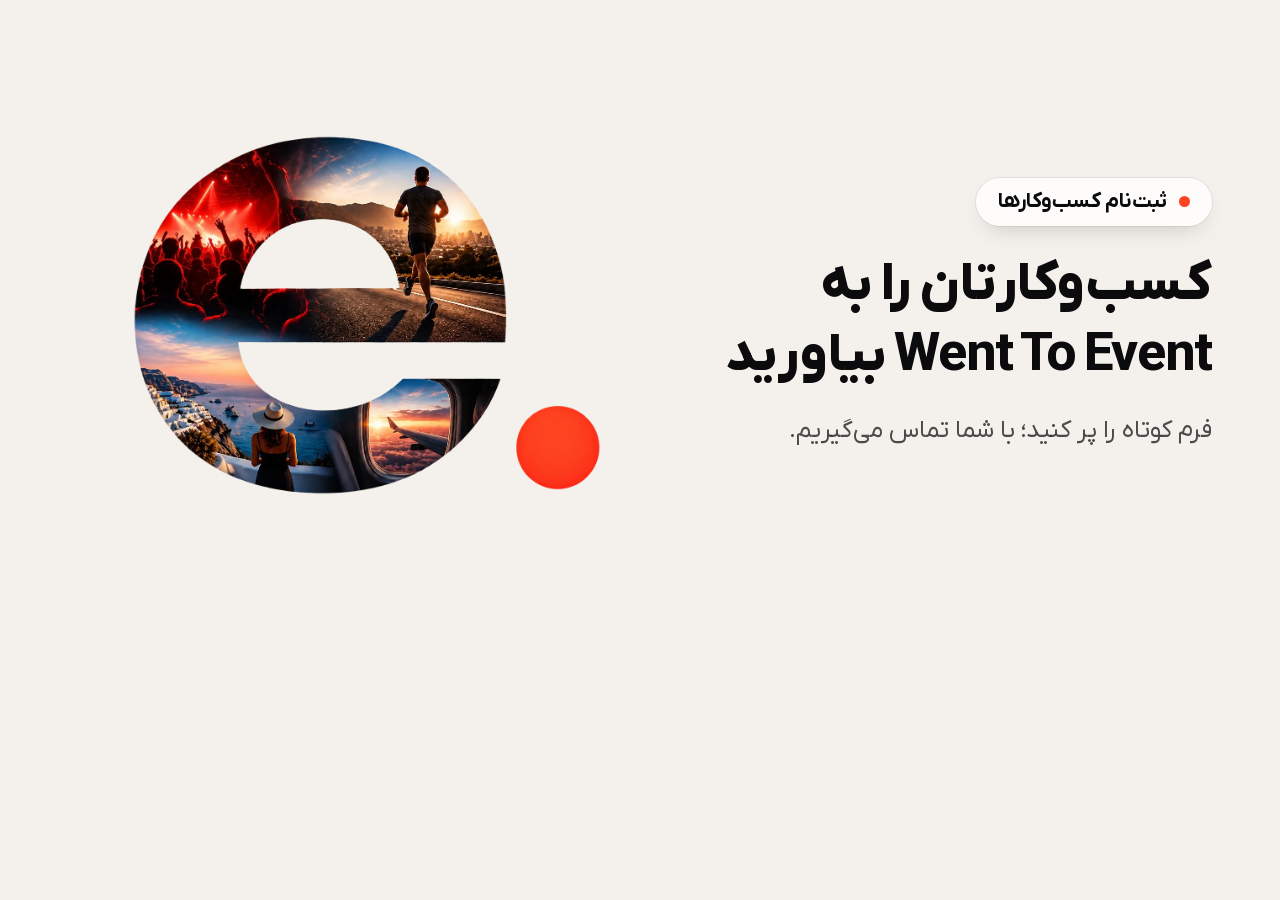
==== scripts/og.html @ 1bc47cd0 "Went To Event: business sign-up page One-page Persian RTL form: name, last name, business, niche, ci" ====
<!doctype html>
<html lang="fa" dir="rtl">
<head>
<meta charset="utf-8">
<style>
  @font-face { font-family: "YekanX"; src: url("../assets/fonts/iranyekanx-fanum-vf.woff2") format("woff2"); font-weight: 100 1000; }
  @font-face { font-family: "YekanX Latin"; src: url("../assets/fonts/iranyekanx-latin-vf.woff2") format("woff2"); font-weight: 100 1000; }
  * { box-sizing: border-box; margin: 0; padding: 0; }
  html, body { width: 1200px; height: 630px; overflow: hidden; }
  body { background: #F4F1EC; color: #0B0A0C; font-family: "YekanX", sans-serif; font-variation-settings: "dots" 4;
         display: grid; grid-template-columns: 1fr 470px; align-items: center; padding: 0 68px 0 52px; gap: 36px; }
  .copy { text-align: right; }
  .kicker { display: inline-flex; align-items: center; gap: 12px; height: 48px; padding: 0 22px; border-radius: 999px;
            background: rgba(255,255,255,.8); box-shadow: 0 0 0 1px rgba(11,10,12,.07), 0 10px 24px -12px rgba(11,10,12,.25);
            font-size: 21px; font-weight: 700; }
  .kicker i { width: 11px; height: 11px; border-radius: 50%; background: #FE4222; }
  h1 { margin-top: 24px; font-size: 53px; line-height: 1.34; font-weight: 850; white-space: nowrap; }
  h1 .brand { font-family: "YekanX Latin"; font-weight: 800; letter-spacing: -.025em; white-space: nowrap; }
  p { margin-top: 18px; font-size: 25px; line-height: 1.7; color: rgba(11,10,12,.72); }
  img { width: 470px; height: auto; display: block; }
</style>
</head>
<body>
  <div class="copy">
    <span class="kicker"><i></i>ثبت‌نام کسب‌وکارها</span>
    <h1>کسب‌وکارتان را به<br><span class="brand" dir="ltr">Went To Event</span> بیاورید</h1>
    <p>فرم کوتاه را پر کنید؛ با شما تماس می‌گیریم.</p>
  </div>
  <img src="../assets/brand/logo-1117.webp" alt="">
</body>
</html>
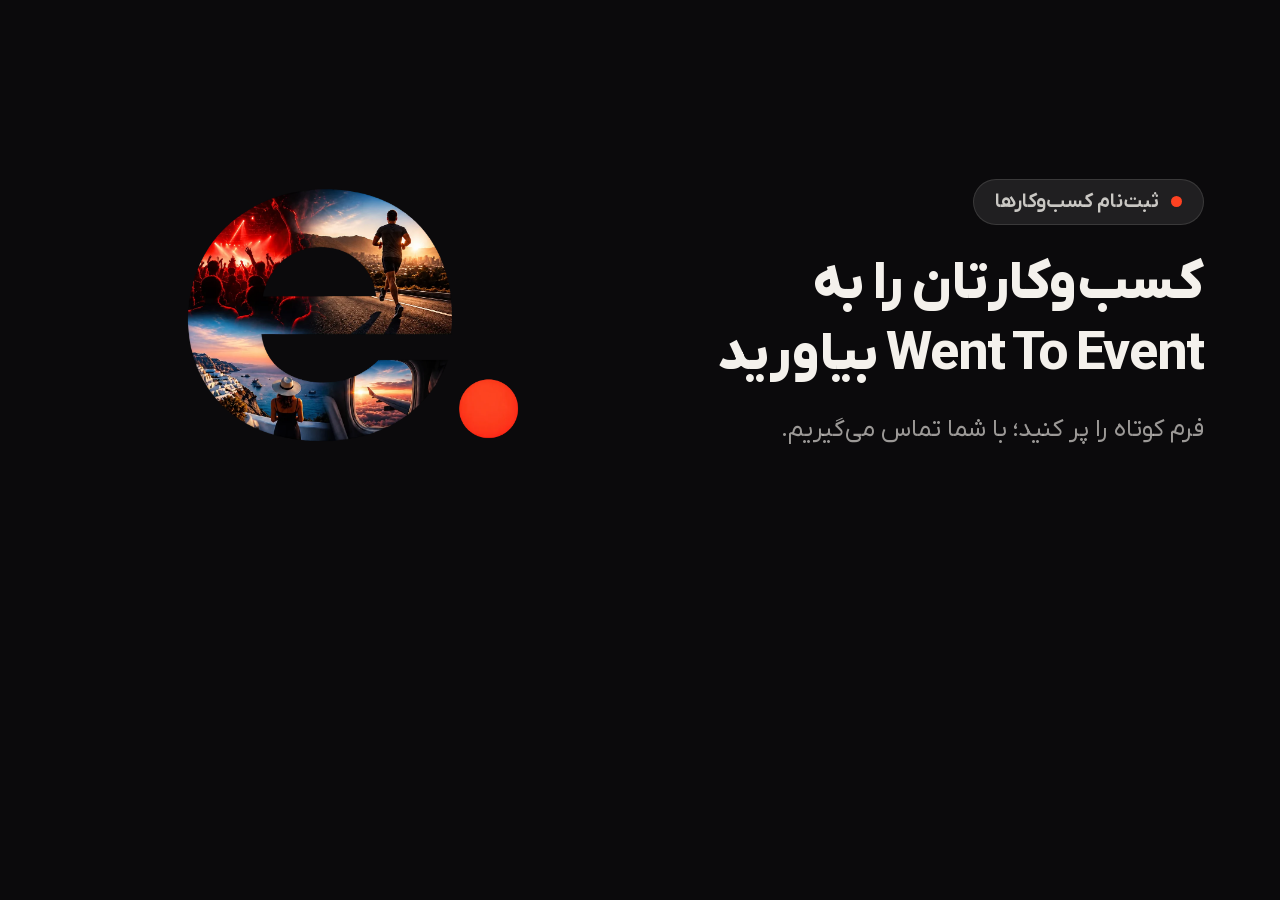
==== commit 2b68ae7c: "v2: black theme, iOS grouped rows, one native niche picker, logo centred on its e - Ink ground, Bone" ====
--- a/scripts/og.html
+++ b/scripts/og.html
@@ -7,17 +7,17 @@
   @font-face { font-family: "YekanX Latin"; src: url("../assets/fonts/iranyekanx-latin-vf.woff2") format("woff2"); font-weight: 100 1000; }
   * { box-sizing: border-box; margin: 0; padding: 0; }
   html, body { width: 1200px; height: 630px; overflow: hidden; }
-  body { background: #F4F1EC; color: #0B0A0C; font-family: "YekanX", sans-serif; font-variation-settings: "dots" 4;
-         display: grid; grid-template-columns: 1fr 470px; align-items: center; padding: 0 68px 0 52px; gap: 36px; }
+  body { background: #0B0A0C; color: #F4F1EC; font-family: "YekanX", sans-serif; font-variation-settings: "dots" 4;
+         display: grid; grid-template-columns: 1fr 400px; align-items: center; padding: 0 76px 0 40px; gap: 40px; }
   .copy { text-align: right; }
-  .kicker { display: inline-flex; align-items: center; gap: 12px; height: 48px; padding: 0 22px; border-radius: 999px;
-            background: rgba(255,255,255,.8); box-shadow: 0 0 0 1px rgba(11,10,12,.07), 0 10px 24px -12px rgba(11,10,12,.25);
-            font-size: 21px; font-weight: 700; }
+  .kicker { display: inline-flex; align-items: center; gap: 12px; height: 46px; padding: 0 22px; border-radius: 999px;
+            background: rgba(244,241,236,.09); box-shadow: inset 0 0 0 1px rgba(244,241,236,.12);
+            font-size: 20px; font-weight: 650; color: rgba(244,241,236,.8); }
   .kicker i { width: 11px; height: 11px; border-radius: 50%; background: #FE4222; }
   h1 { margin-top: 24px; font-size: 53px; line-height: 1.34; font-weight: 850; white-space: nowrap; }
   h1 .brand { font-family: "YekanX Latin"; font-weight: 800; letter-spacing: -.025em; white-space: nowrap; }
-  p { margin-top: 18px; font-size: 25px; line-height: 1.7; color: rgba(11,10,12,.72); }
-  img { width: 470px; height: auto; display: block; }
+  p { margin-top: 18px; font-size: 25px; line-height: 1.7; color: rgba(244,241,236,.62); }
+  img { width: 400px; height: auto; display: block; }
 </style>
 </head>
 <body>
@@ -26,6 +26,6 @@
     <h1>کسب‌وکارتان را به<br><span class="brand" dir="ltr">Went To Event</span> بیاورید</h1>
     <p>فرم کوتاه را پر کنید؛ با شما تماس می‌گیریم.</p>
   </div>
-  <img src="../assets/brand/logo-1117.webp" alt="">
+  <img src="../assets/brand/logo-1338.webp" alt="">
 </body>
 </html>
